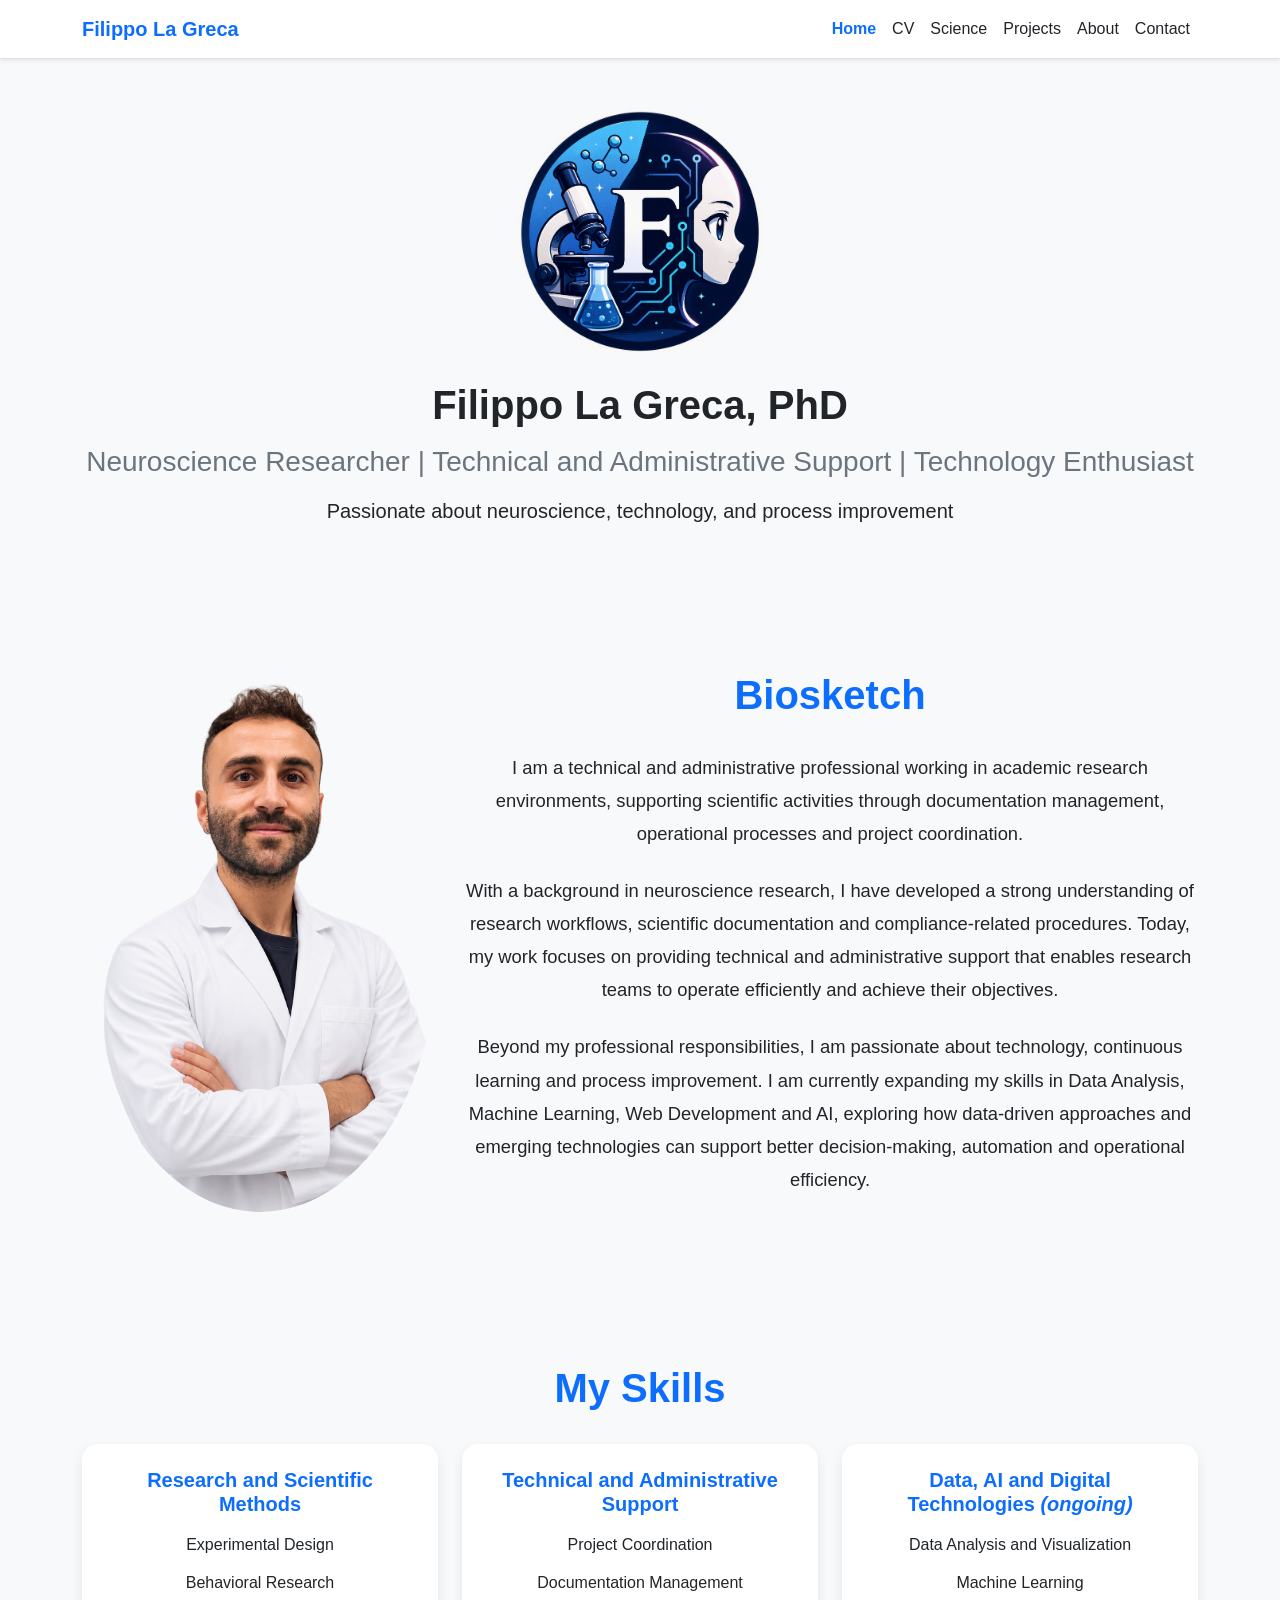
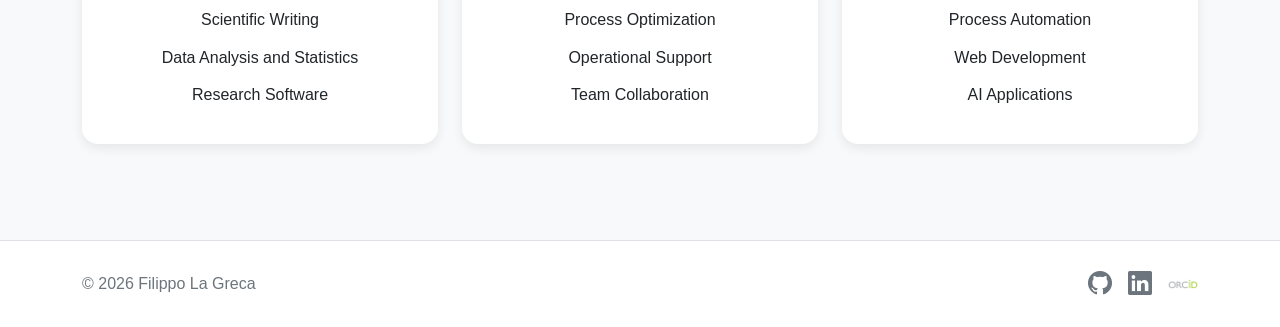
==== index.html @ 047a3f40 "Revert "Space btw image and biosketch in home" This reverts commit e0c25b7690cc44d03d3d52442740f0683" ====
<!DOCTYPE html>
<html lang="en">

<head>
    <meta charset="UTF-8">
    <meta name="viewport" content="width=device-width, initial-scale=1.0">

    <title>Filippo La Greca | Home</title>

    <!-- Favicon -->
    <link rel="icon" href="assets/images/home.png" type="image/png">

    <!-- Bootstrap -->
    <link href="https://cdn.jsdelivr.net/npm/bootstrap@5.3.3/dist/css/bootstrap.min.css"
          rel="stylesheet">

    <link href="https://cdn.jsdelivr.net/npm/bootstrap-icons@1.11.3/font/bootstrap-icons.min.css"
          rel="stylesheet">

    <!-- Custom CSS -->
    <link rel="stylesheet" href="assets/css/style.css">
</head>

<body>

    <!-- Navbar -->
    <nav class="navbar navbar-expand-lg navbar-light bg-white sticky-top shadow-sm">
        <div class="container">

            <a class="navbar-brand fw-bold d-flex align-items-center" href="index.html">
                Filippo La Greca
            </a>

            <button class="navbar-toggler" type="button"
                data-bs-toggle="collapse"
                data-bs-target="#navbarNav">

                <span class="navbar-toggler-icon"></span>

            </button>

            <div class="collapse navbar-collapse" id="navbarNav">

                <ul class="navbar-nav ms-auto">

                    <li class="nav-item">
                        <a class="nav-link active" href="index.html">Home</a>
                    </li>

                    <li class="nav-item">
                        <a class="nav-link" href="cv.html">CV</a>
                    </li>

                    <li class="nav-item">
                        <a class="nav-link" href="science.html">Science</a>
                    </li>

                    <li class="nav-item">
                        <a class="nav-link" href="projects.html">Projects</a>
                    </li>

                    <li class="nav-item">
                        <a class="nav-link" href="about.html">About</a>
                    </li>

                    <li class="nav-item">
                        <a class="nav-link" href="contact.html">Contact</a>
                    </li>

                </ul>

            </div>

        </div>
    </nav>

    <!-- Hero -->
    <header class="container py-5 text-center">

        <img src="assets/images/home.png"
            class="img-fluid rounded-circle mb-4"
            width="250"
            alt="Profile picture">

        <h1>Filippo La Greca, PhD</h1>

        <h3 class="hero-subtitle">
            Neuroscience Researcher |
            Technical and Administrative Support |
            Technology Enthusiast
        </h3>

        <p class="lead hero-description">
            Passionate about neuroscience, technology, and process improvement
        </p>

    </header>

    <!-- Biosketch -->
    <section class="container my-5 about-section">

        <div class="row align-items-center">
            <div class="col-lg-4 text-center">
                <img src="assets/images/Profile-picture.png" class="img-fluid rounded-circle" alt="Profile picture">
            </div>
            <div class="col-lg-8">
                <h2 class="about-title">Biosketch</h2>

                <p class="about-text">
                    I am a technical and administrative professional working in academic
                    research environments, supporting scientific activities through
                    documentation management, operational processes and project
                    coordination.
                </p>

                <p class="about-text">
                    With a background in neuroscience research, I have developed a strong
                    understanding of research workflows, scientific documentation and
                    compliance-related procedures. Today, my work focuses on providing
                    technical and administrative support that enables research teams to
                    operate efficiently and achieve their objectives.
                </p>

                <p class="about-text">
                    Beyond my professional responsibilities, I am passionate about
                    technology, continuous learning and process improvement. I am currently
                    expanding my skills in Data Analysis, Machine Learning, Web Development
                    and AI, exploring how data-driven approaches and emerging
                    technologies can support better decision-making, automation and
                    operational efficiency.
                </p>
            </div>
        </div>
    </section>

    <!-- Skills -->
    <section class="container my-5 about-section">

        <h2 class="about-title">My Skills</h2>

        <div class="row justify-content-center g-4">
            
            <div class="col-md-6 col-lg-4">
                <div class="card p-4 h-100">

                    <h5>Research and Scientific Methods</h5>

                    <ul>
                        <li>Experimental Design</li>
                        <li>Behavioral Research</li>
                        <li>Scientific Writing</li>
                        <li>Data Analysis and Statistics</li>
                        <li>Research Software</li>
                    </ul>

                </div>
            
            </div>

            <div class="col-md-6 col-lg-4">
                <div class="card p-4 h-100">

                    <h5>Technical and Administrative Support</h5>

                    <ul>
                        <li>Project Coordination</li>
                        <li>Documentation Management</li>
                        <li>Process Optimization</li>
                        <li>Operational Support</li>
                        <li>Team Collaboration</li>
                    </ul>
                
                </div>

            </div>

            <div class="col-md-6 col-lg-4">
                <div class="card p-4 h-100">
                    
                    <h5>Data, AI and Digital Technologies <em>(ongoing)</em></h5>

                    <ul>
                        <li>Data Analysis and Visualization</li>
                        <li>Machine Learning</li>
                        <li>Process Automation</li>
                        <li>Web Development</li>
                        <li>AI Applications</li>
                    </ul>

                </div>

            </div>

        </div>

    </section>
    
    <footer class="footer py-4 mt-5">

        <div class="container">

            <div class="footer-content">

                <div class="footer-left">
                    © 2026 Filippo La Greca
                </div>

                <div class="footer-right">

                    <a href="https://github.com/filos93"
                        target="_blank"
                        aria-label="GitHub">

                        <i class="bi bi-github"></i>

                    </a>

                    <a href="https://www.linkedin.com/in/filippo-la-greca-1b95b3147/"
                        target="_blank"
                        aria-label="LinkedIn">

                        <i class="bi bi-linkedin"></i>

                    </a>

                    <a href="https://orcid.org/0000-0001-6476-7989"
                    target="_blank"
                    aria-label="ORCID">
                        <img
                            src="assets/images/ORCID_logo.svg.webp"
                            alt="ORCID"
                            class="social-icon">

                    </a>

                </div>
                    
            </div>

        </div>

    </footer>

    <!-- Bootstrap JS -->
    <script src="https://cdn.jsdelivr.net/npm/bootstrap@5.3.3/dist/js/bootstrap.bundle.min.js"></script>

</body>
</html>
---- assets/css/style.css ----
/* =====================================
   VARIABLES
===================================== */
/* =====================================
   GLOBAL
===================================== */
body {
  background-color: #f8f9fa;
  color: #212529;
  font-family: Arial, Helvetica, sans-serif;
  line-height: 1.6;
}

main {
  min-height: calc(100vh - 200px);
}

h1 {
  font-weight: 700;
  margin-bottom: 1rem;
}

h2 {
  color: #0d6efd;
  font-weight: 600;
  margin-bottom: 1rem;
}

h3 {
  color: #6c757d;
}

p {
  max-width: 1000px;
}

section {
  padding: 3rem 0;
}

/* =====================================
   NAVBAR
===================================== */
.navbar {
  background-color: #ffffff;
  border-bottom: 1px solid #dee2e6;
}

.navbar-brand {
  font-weight: 700;
  color: #0d6efd;
  display: flex;
  align-items: center;
  gap: 0.5rem;
}

.navbar-logo {
  width: 40px;
  height: 40px;
  object-fit: contain;
}

.nav-link {
  color: #212529;
  transition: color 0.2s ease;
}
.nav-link:hover, .nav-link.active {
  color: #0d6efd !important;
  font-weight: 700;
}

/* =====================================
   HERO
===================================== */
.hero {
  text-align: center;
  padding: 4rem 0;
}

.hero-title {
  color: #0d6efd;
}

.hero-subtitle {
  color: #6c757d;
  text-align: center;
  margin-bottom: 1rem;
}

.hero-description {
  color: #212529;
  text-align: center;
  max-width: 700px;
  margin: 0 auto;
}

.hero-profile {
  width: 220px;
  height: 220px;
  object-fit: cover;
  border-radius: 50%;
  border: 4px solid #ffffff;
  box-shadow: 0 4px 15px rgba(0, 0, 0, 0.12);
}

/* =====================================
   ABOUT
===================================== */
.about-section {
  text-align: center;
}

.about-title {
  font-size: 2.5rem;
  margin-bottom: 2rem;
}

.about-text {
  max-width: 900px;
  margin: 0 auto 1.5rem auto;
  font-size: 1.15rem;
  line-height: 1.8;
}

/* =====================================
   PROFILE PHOTO
===================================== */
.profile-photo {
  width: 280px;
  height: 280px;
  object-fit: cover;
  border-radius: 50%;
  box-shadow: 0 8px 24px rgba(0, 0, 0, 0.12);
}

/* =====================================
   SECTIONS
===================================== */
.site-section,
.cv-section,
.publication-section {
  padding: 2rem 0;
  border-bottom: 1px solid #dee2e6;
}

.site-section:last-child,
.cv-section:last-child,
.publication-section:last-child {
  border-bottom: none;
}

/* =====================================
   SKILLS
===================================== */
.skill-section {
  padding: 1.5rem 0;
  border-bottom: 1px solid #dee2e6;
}

.skill-section:last-child {
  border-bottom: none;
}

.skill-section h4 {
  color: #0d6efd;
  margin-bottom: 0.5rem;
  font-weight: 600;
}

.skill-section p {
  margin-bottom: 0;
}

/* =====================================
   CARDS
===================================== */
.card {
  border: none;
  border-radius: 16px;
  box-shadow: 0 4px 12px rgba(0, 0, 0, 0.08);
  transition: all 0.3s ease;
  height: 100%;
}

.card:hover {
  transform: translateY(-6px);
  box-shadow: 0 8px 24px rgba(13, 110, 253, 0.15);
}

.card h5 {
  color: #0d6efd;
  font-weight: 600;
  margin-bottom: 1rem;
}

.card ul {
  list-style: none;
  padding-left: 0;
  margin-bottom: 0;
}

.card li {
  margin-bottom: 0.75rem;
}

/* =====================================
   BUTTONS
===================================== */
.btn-primary,
.btn-outline-primary {
  border-radius: 8px;
}

/* =====================================
   FOOTER
===================================== */
.footer {
  background-color: #ffffff;
  border-top: 1px solid #dee2e6;
}

.footer-content {
  display: flex;
  justify-content: space-between;
  align-items: center;
}

.footer-left {
  color: #6c757d;
}

.footer-right {
  display: flex;
  align-items: center;
  gap: 1rem;
}

.footer-right a {
  display: flex;
  align-items: center;
  justify-content: center;
  color: #6c757d;
  font-size: 1.5rem;
  text-decoration: none;
  transition: all 0.2s ease;
}

.footer-right a:hover {
  color: #0d6efd;
  transform: translateY(-2px);
}

.social-icon {
  width: 30px;
  height: 30px;
  object-fit: contain;
  transition: all 0.2s ease;
}

.footer-right a:hover .social-icon {
  transform: translateY(-2px) scale(1.5);
}

@media (max-width: 768px) {
  .footer-content {
    flex-direction: column;
    gap: 1rem;
    text-align: center;
  }
}
/* =====================================
   RESPONSIVE
===================================== */
@media (max-width: 768px) {
  h1 {
    font-size: 2.5rem;
  }
  .hero {
    padding: 2rem 0;
  }
  .navbar-logo {
    width: 32px;
    height: 32px;
  }
}
/* =====================================
   EMAIL JS FORM
===================================== */
#success-message {
  margin-top: 1rem;
  font-weight: 600;
}

/*# sourceMappingURL=style.css.map */
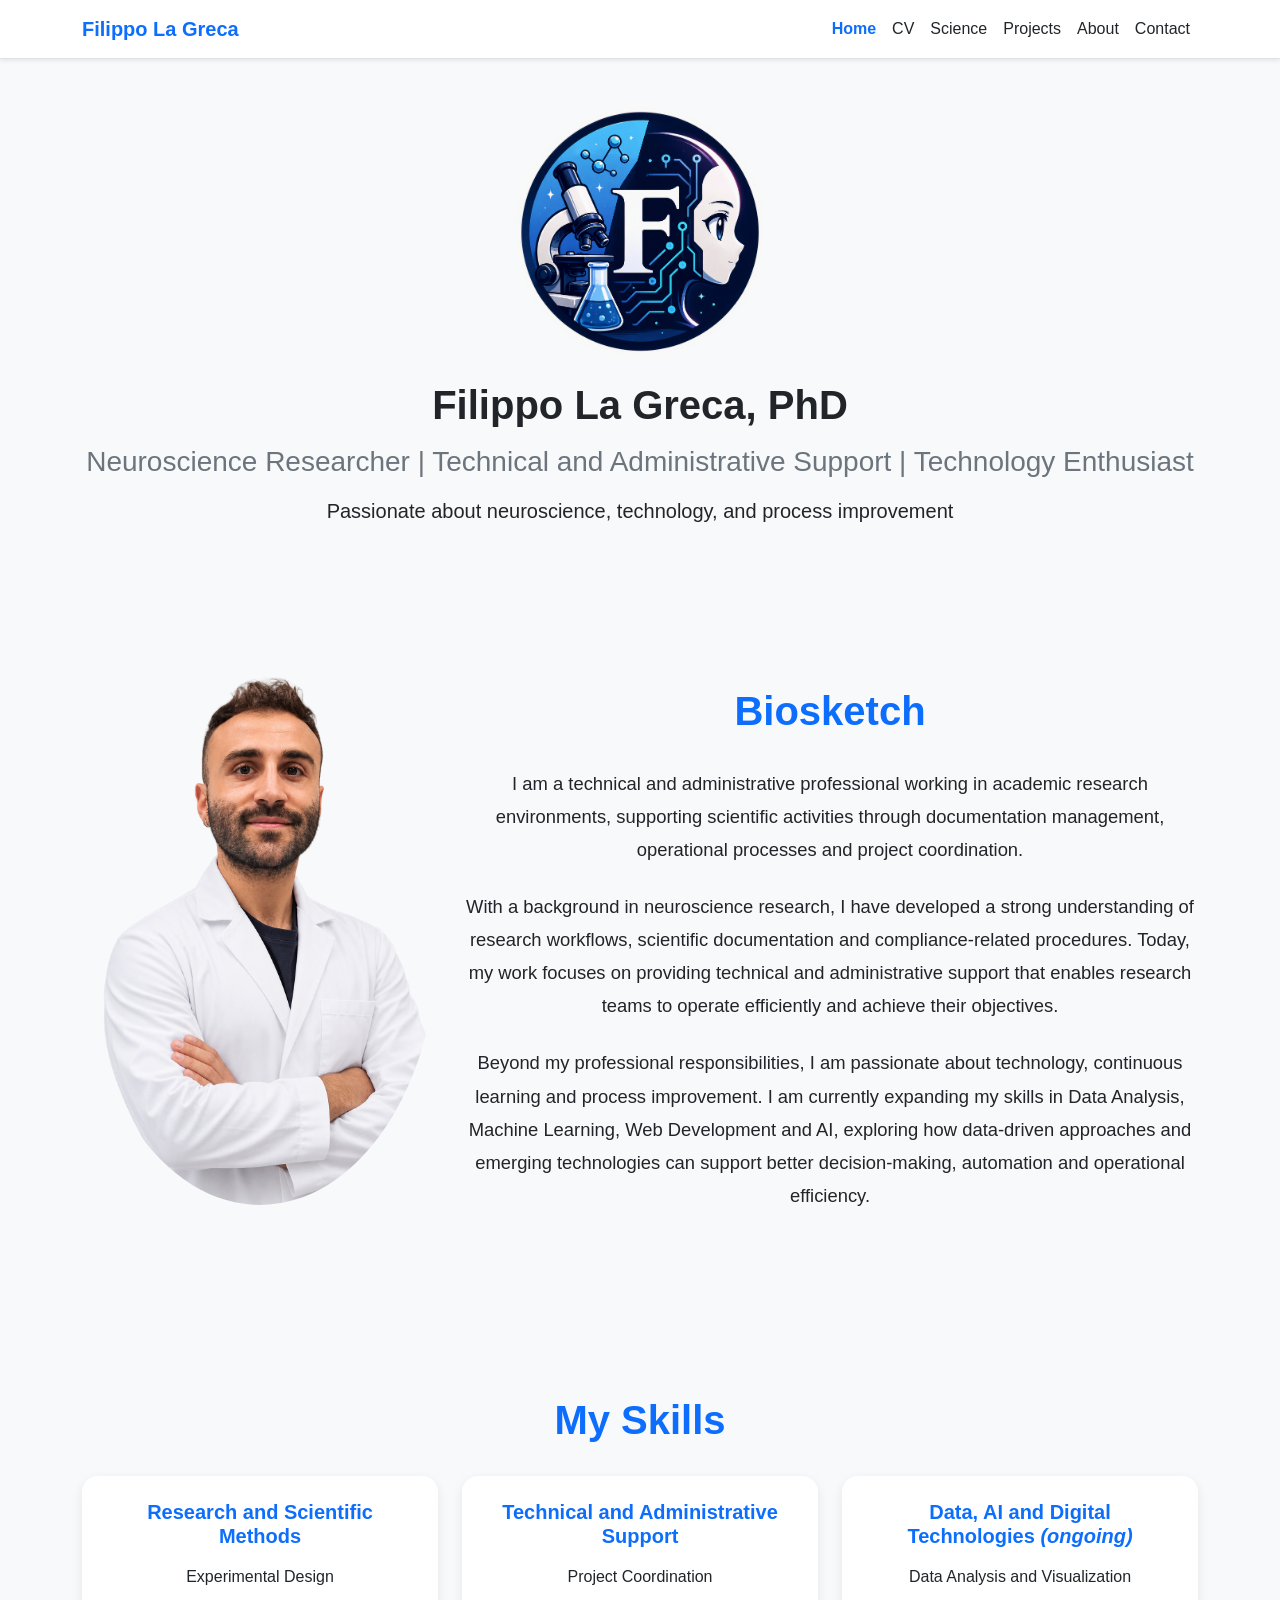
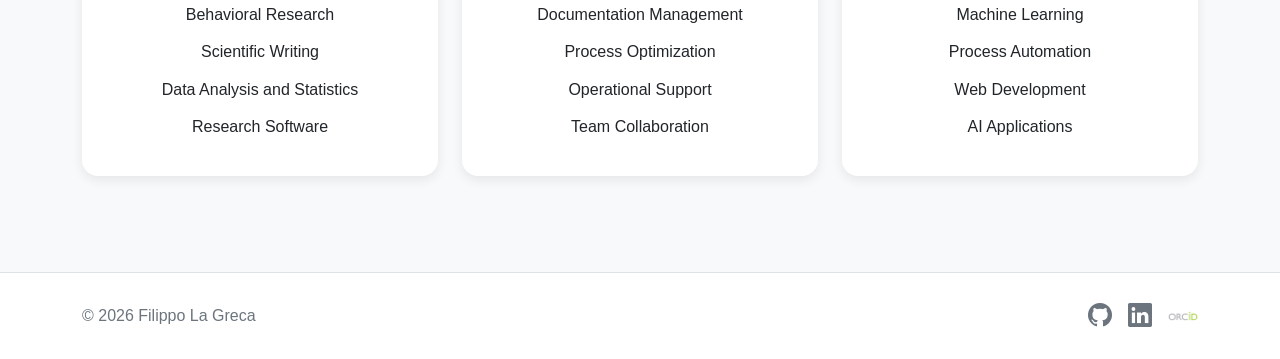
==== commit 3c0564b2: "Added space between profile picture and biosketch" ====
--- a/index.html
+++ b/index.html
@@ -99,7 +99,7 @@
     <!-- Biosketch -->
     <section class="container my-5 about-section">
 
-        <div class="row align-items-center">
+        <div class="row align-items-start">
             <div class="col-lg-4 text-center">
                 <img src="assets/images/Profile-picture.png" class="img-fluid rounded-circle" alt="Profile picture">
             </div>
--- a/assets/css/style.css
+++ b/assets/css/style.css
@@ -112,6 +112,7 @@
 
 .about-title {
   font-size: 2.5rem;
+  margin-top: 1rem;
   margin-bottom: 2rem;
 }
 
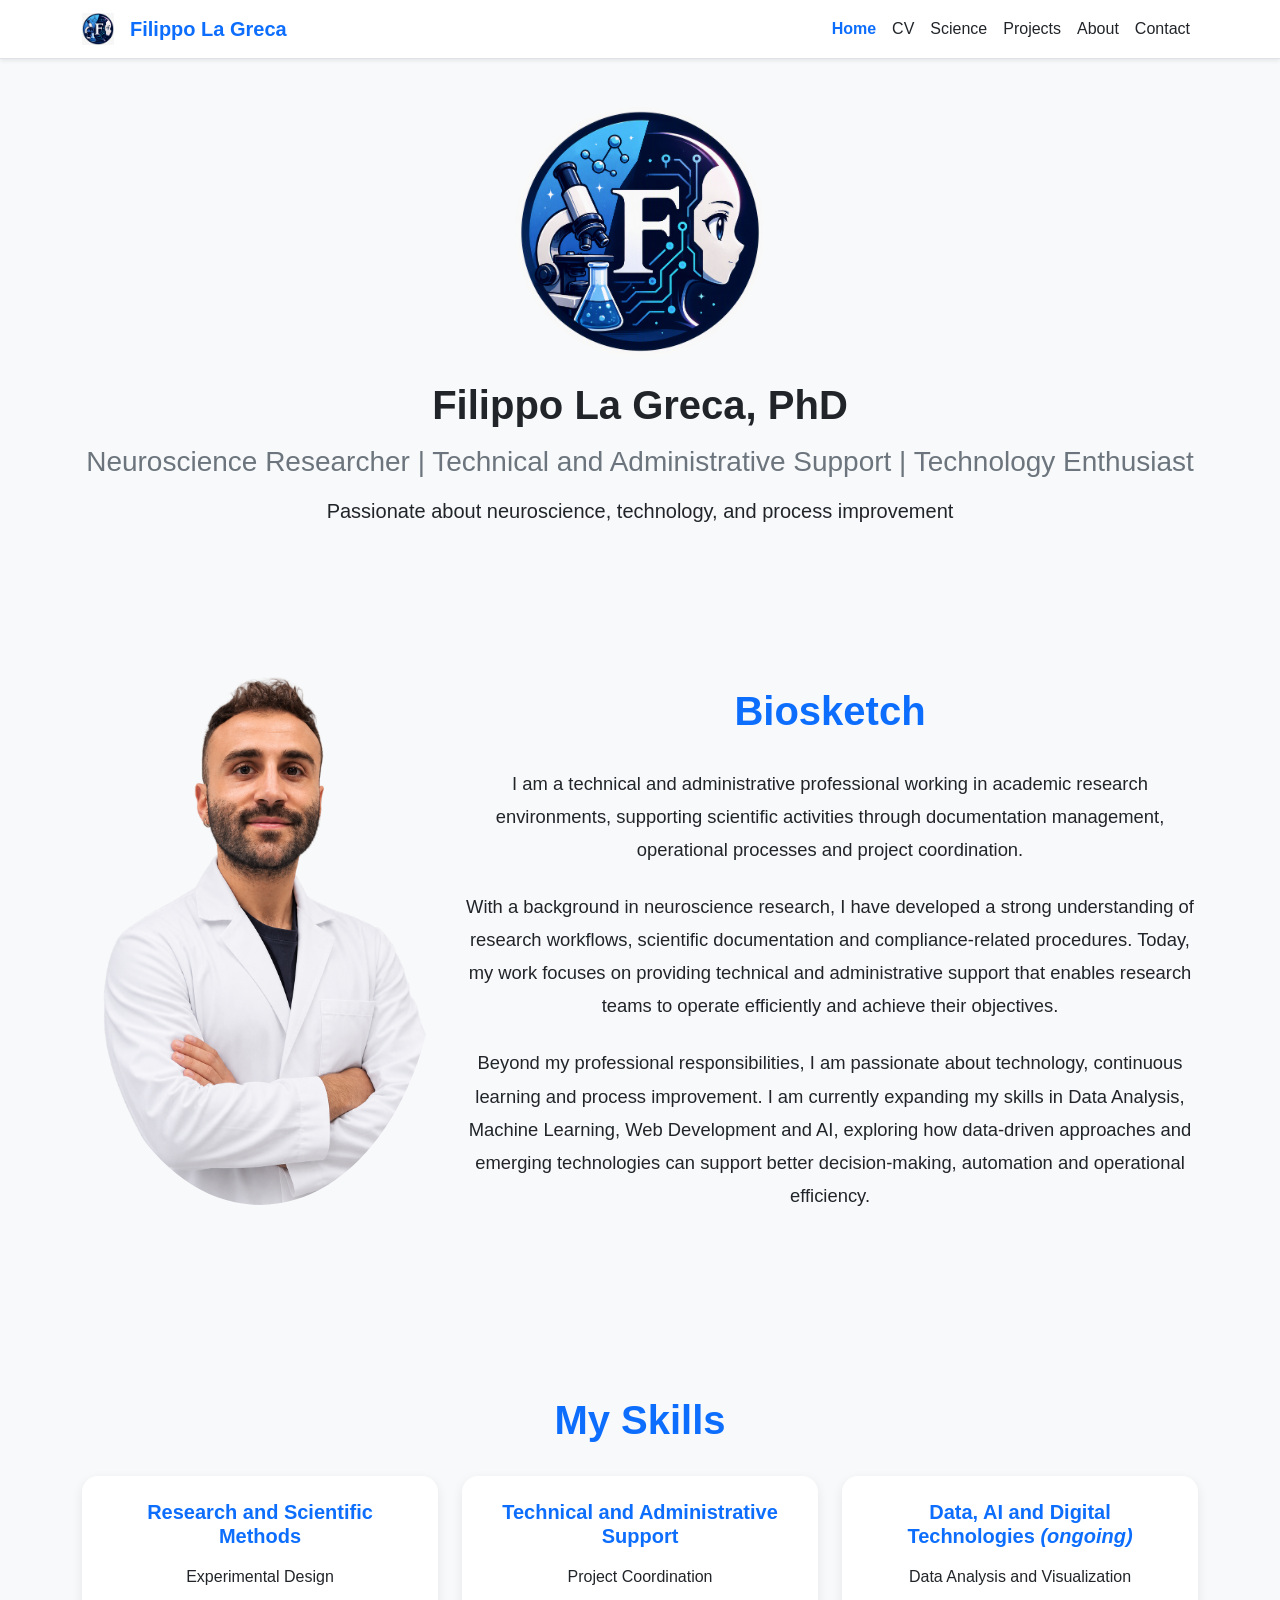
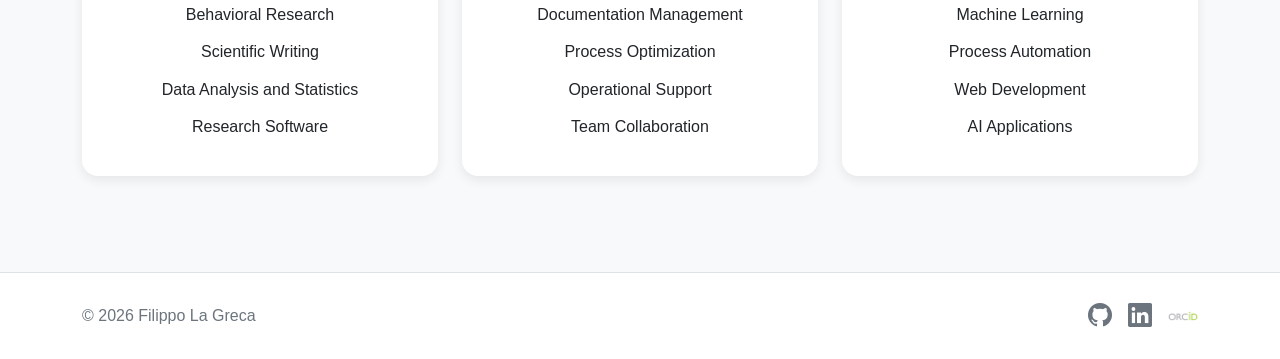
==== commit 1abe9322: "Added logo to index page" ====
--- a/index.html
+++ b/index.html
@@ -28,7 +28,16 @@
         <div class="container">
 
             <a class="navbar-brand fw-bold d-flex align-items-center" href="index.html">
+
+                <img
+                    src="assets/images/home.png"
+                    alt="Logo"
+                    width="32"
+                    height="32"
+                    class="me-2">
+
                 Filippo La Greca
+
             </a>
 
             <button class="navbar-toggler" type="button"
--- a/assets/css/style.css
+++ b/assets/css/style.css
@@ -137,39 +137,13 @@
 /* =====================================
    SECTIONS
 ===================================== */
-.site-section,
-.cv-section,
-.publication-section {
+.site-section {
   padding: 2rem 0;
   border-bottom: 1px solid #dee2e6;
 }
 
-.site-section:last-child,
-.cv-section:last-child,
-.publication-section:last-child {
+.site-section:last-child {
   border-bottom: none;
-}
-
-/* =====================================
-   SKILLS
-===================================== */
-.skill-section {
-  padding: 1.5rem 0;
-  border-bottom: 1px solid #dee2e6;
-}
-
-.skill-section:last-child {
-  border-bottom: none;
-}
-
-.skill-section h4 {
-  color: #0d6efd;
-  margin-bottom: 0.5rem;
-  font-weight: 600;
-}
-
-.skill-section p {
-  margin-bottom: 0;
 }
 
 /* =====================================
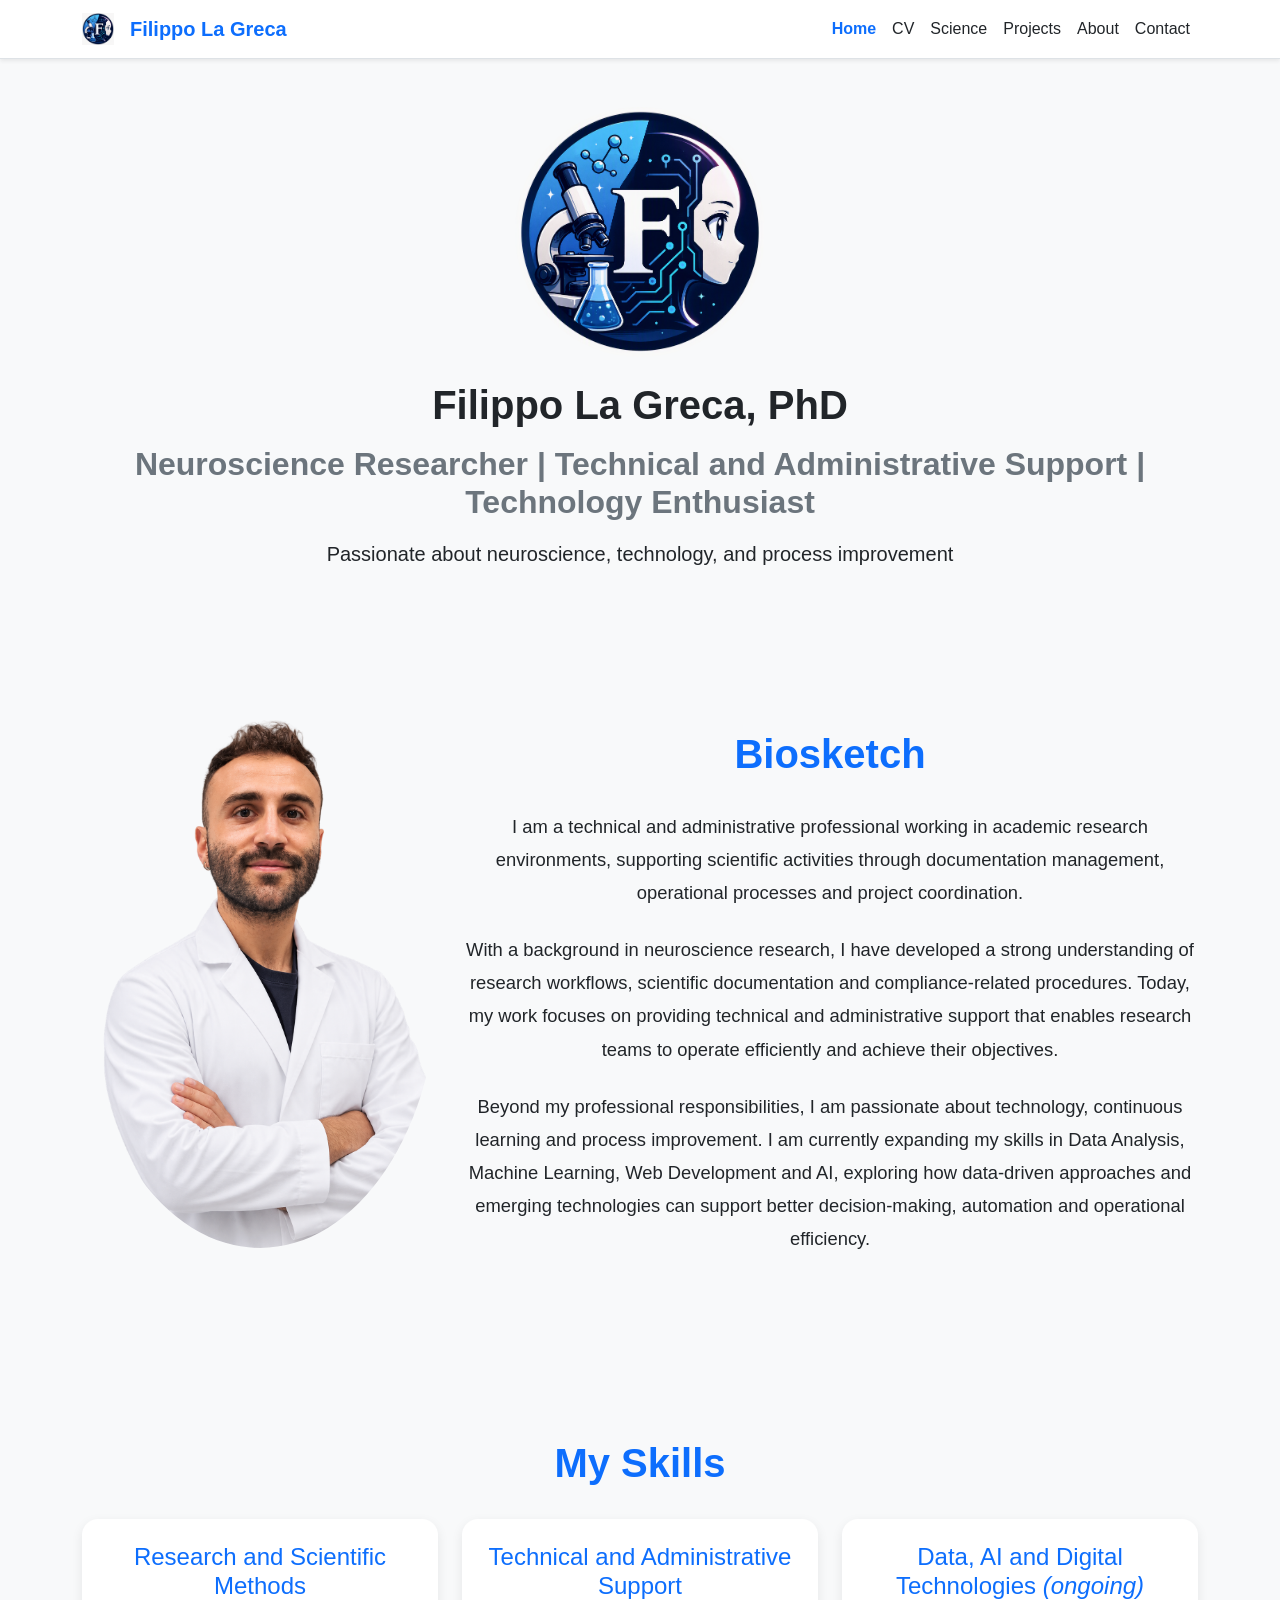
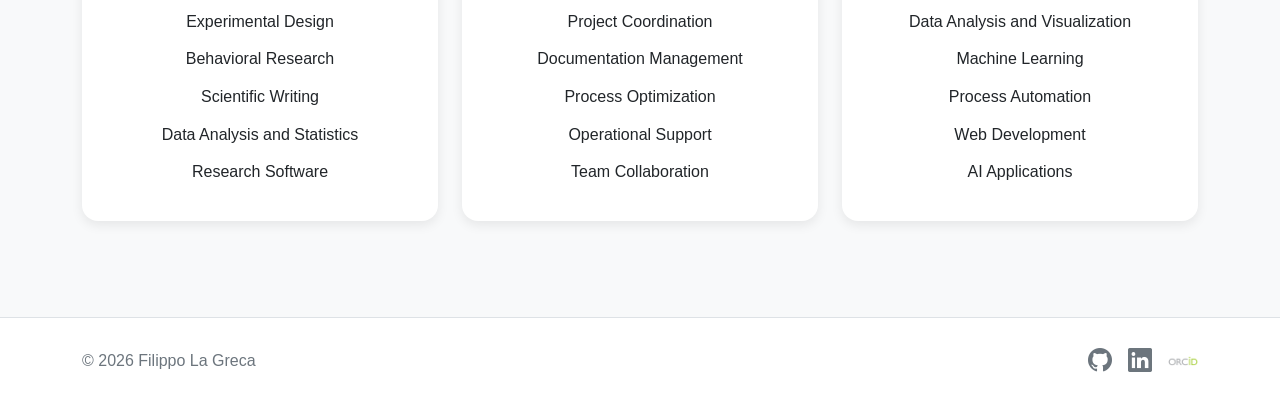
==== commit eb33175c: "Fixed style after W3C Validator check" ====
--- a/index.html
+++ b/index.html
@@ -6,6 +6,26 @@
     <meta name="viewport" content="width=device-width, initial-scale=1.0">
 
     <title>Filippo La Greca | Home</title>
+
+    <meta name="author" content="Filippo La Greca">
+
+    <meta name="description"
+        content="Portfolio of Filippo La Greca featuring scientific research, neuroscience, artificial intelligence, software development, data analysis, automation projects and academic collaborations.">
+
+    <meta property="og:title"
+        content="Filippo La Greca | Portfolio">
+
+    <meta property="og:description"
+        content="Portfolio of Filippo La Greca showcasing scientific research, neuroscience, artificial intelligence, software development, data analysis, automation projects, academic activities and professional collaborations.">
+
+    <meta property="og:type"
+        content="website">
+
+    <meta property="og:image"
+        content="https://filos93.github.io/Personal-website/assets/images/og-image.png">
+
+    <meta property="og:url"
+        content="https://filos93.github.io/Personal-website/">
 
     <!-- Favicon -->
     <link rel="icon" href="assets/images/home.png" type="image/png">
@@ -93,11 +113,11 @@
 
         <h1>Filippo La Greca, PhD</h1>
 
-        <h3 class="hero-subtitle">
+        <h2 class="hero-subtitle">
             Neuroscience Researcher |
             Technical and Administrative Support |
             Technology Enthusiast
-        </h3>
+        </h2>
 
         <p class="lead hero-description">
             Passionate about neuroscience, technology, and process improvement
@@ -113,7 +133,7 @@
                 <img src="assets/images/Profile-picture.png" class="img-fluid rounded-circle" alt="Profile picture">
             </div>
             <div class="col-lg-8">
-                <h2 class="about-title">Biosketch</h2>
+                <h3 class="about-title">Biosketch</h3>
 
                 <p class="about-text">
                     I am a technical and administrative professional working in academic
@@ -145,14 +165,14 @@
     <!-- Skills -->
     <section class="container my-5 about-section">
 
-        <h2 class="about-title">My Skills</h2>
+        <h3 class="about-title">My Skills</h3>
 
         <div class="row justify-content-center g-4">
             
             <div class="col-md-6 col-lg-4">
                 <div class="card p-4 h-100">
 
-                    <h5>Research and Scientific Methods</h5>
+                    <h4>Research and Scientific Methods</h4>
 
                     <ul>
                         <li>Experimental Design</li>
@@ -169,7 +189,7 @@
             <div class="col-md-6 col-lg-4">
                 <div class="card p-4 h-100">
 
-                    <h5>Technical and Administrative Support</h5>
+                    <h4>Technical and Administrative Support</h4>
 
                     <ul>
                         <li>Project Coordination</li>
@@ -186,7 +206,7 @@
             <div class="col-md-6 col-lg-4">
                 <div class="card p-4 h-100">
                     
-                    <h5>Data, AI and Digital Technologies <em>(ongoing)</em></h5>
+                    <h4>Data, AI and Digital Technologies <em>(ongoing)</em></h4>
 
                     <ul>
                         <li>Data Analysis and Visualization</li>
@@ -218,6 +238,7 @@
 
                     <a href="https://github.com/filos93"
                         target="_blank"
+                        rel="noopener noreferrer"
                         aria-label="GitHub">
 
                         <i class="bi bi-github"></i>
@@ -226,6 +247,7 @@
 
                     <a href="https://www.linkedin.com/in/filippo-la-greca-1b95b3147/"
                         target="_blank"
+                        rel="noopener noreferrer"
                         aria-label="LinkedIn">
 
                         <i class="bi bi-linkedin"></i>
@@ -233,8 +255,9 @@
                     </a>
 
                     <a href="https://orcid.org/0000-0001-6476-7989"
-                    target="_blank"
-                    aria-label="ORCID">
+                       target="_blank"
+                       rel="noopener noreferrer"
+                       aria-label="ORCID">
                         <img
                             src="assets/images/ORCID_logo.svg.webp"
                             alt="ORCID"
--- a/assets/css/style.css
+++ b/assets/css/style.css
@@ -27,7 +27,15 @@
 }
 
 h3 {
-  color: #6c757d;
+  color: #0d6efd;
+}
+
+h4 {
+  color: #0d6efd;
+}
+
+h5 {
+  color: #0d6efd;
 }
 
 p {
@@ -112,6 +120,7 @@
 
 .about-title {
   font-size: 2.5rem;
+  font-weight: 700;
   margin-top: 1rem;
   margin-bottom: 2rem;
 }
@@ -162,9 +171,10 @@
   box-shadow: 0 8px 24px rgba(13, 110, 253, 0.15);
 }
 
-.card h5 {
-  color: #0d6efd;
-  font-weight: 600;
+.card h2 {
+  color: #0d6efd;
+  font-size: 1.4rem;
+  font-weight: 700;
   margin-bottom: 1rem;
 }
 
